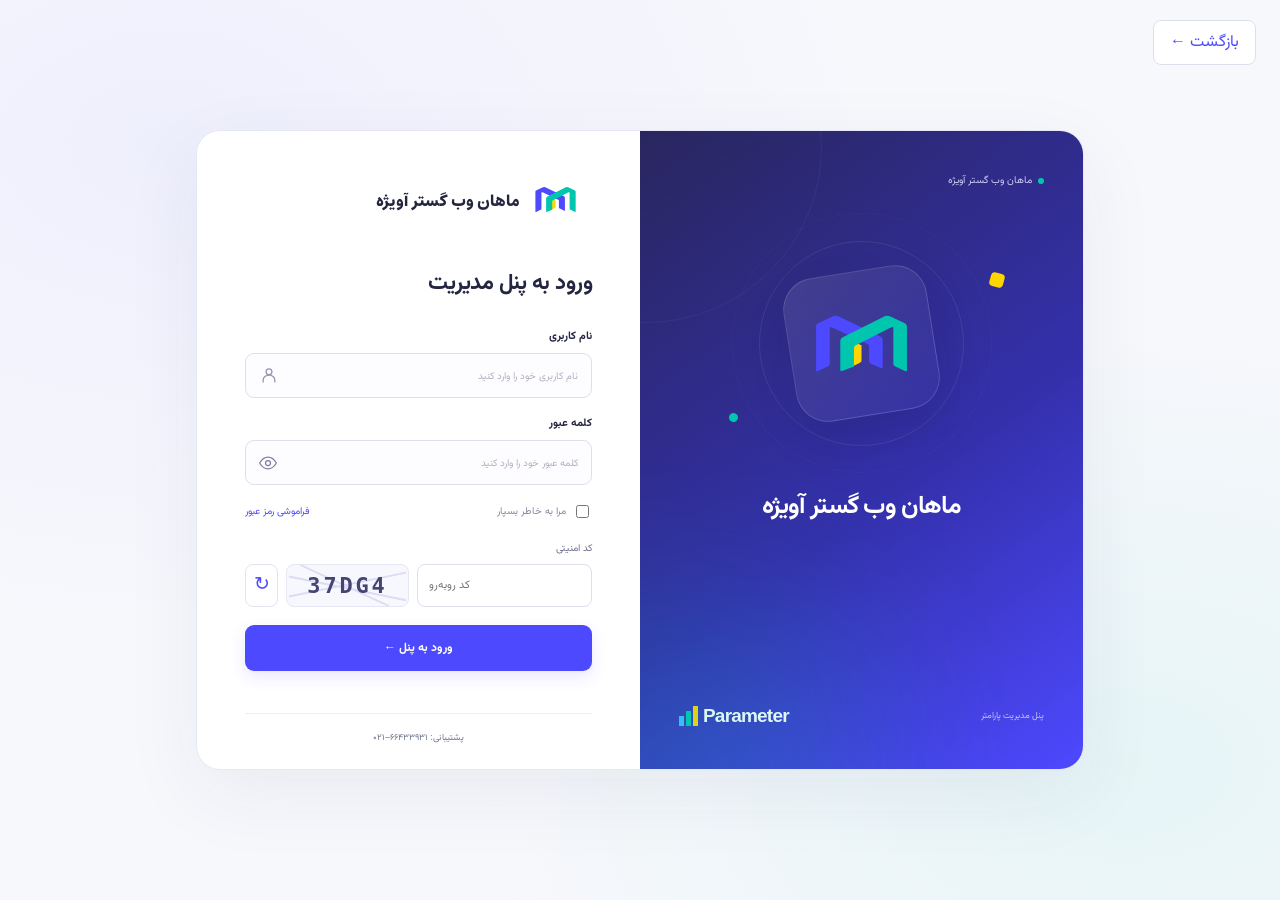
==== mahan-admin-login.html @ cb6fb439 "Show branded Mahan login before entering admin preview" ====
<!doctype html><html lang="fa" dir="rtl"><head><meta charset="utf-8"><meta name="viewport" content="width=device-width,initial-scale=1"><title>ماهان وب گستر آویژه | ورود</title><style>
@font-face{font-family:Fa;src:url([data-uri])}
:root{--purple:#4d49ff;--teal:#00c6ae;--yellow:#ffd500;--ink:#242540}*{box-sizing:border-box}body{margin:0;min-height:100vh;background:radial-gradient(ellipse at 13% 16%,#4d49ff0d,transparent 45%),radial-gradient(ellipse at 88% 85%,#00c6ae12,transparent 42%),#f7f8fc;font-family:Fa,Tahoma,sans-serif;color:var(--ink);display:grid;place-items:center;padding:35px}button,input{font:inherit}button{cursor:pointer}button:focus-visible,a:focus-visible{outline:3px solid #00c6ae;outline-offset:4px}.layout{width:min(100%,1000px);display:grid;grid-template-columns:1fr 1fr;direction:ltr;border:1px solid #e7e8f5;background:white;border-radius:24px;overflow:hidden;box-shadow:0 24px 80px #292b6410;min-height:640px}.form-side{direction:rtl;padding:40px 48px 24px;display:flex;flex-direction:column}.logo{width:100%;max-width:330px;height:57px;object-fit:contain;margin:0 auto 30px;display:block}.kicker{font-size:10px;color:#8a8ba5;letter-spacing:.2px}.form-side h1{font-size:24px;margin:8px 0 9px;letter-spacing:-.5px}.lead{font-size:11px;color:#8c8ea5;margin:0 0 27px;line-height:1.9}.field{margin-bottom:17px}.field label{font-size:11px;font-weight:bold;display:block;margin-bottom:8px}.input-wrap{position:relative}.input-wrap input{width:100%;height:45px;border:1px solid #dedfec;border-radius:9px;background:#fdfdff;padding:0 13px 0 43px;color:var(--ink);outline:none;font-size:12px;transition:.2s}.input-wrap input:focus{border-color:var(--purple);box-shadow:0 0 0 3px #4d49ff0c;background:white}.input-wrap input::placeholder{color:#b0b1c2;font-size:10px}.field-icon{position:absolute;left:14px;top:12px;fill:none;stroke:#9293b0;stroke-width:1.5;width:20px;height:20px}.eye{position:absolute;left:6px;top:6px;width:33px;height:33px;background:none;border:0;color:#7d7e9b;display:grid;place-items:center}.eye svg{width:20px;fill:none;stroke:currentColor;stroke-width:1.5}.options{display:flex;align-items:center;justify-content:space-between;margin:0 0 20px;font-size:10px;color:#84869f}.options label{display:flex;align-items:center;gap:6px}input[type=checkbox]{accent-color:var(--purple)}.link{background:none;border:0;color:var(--purple);font-size:10px;padding:0}.captcha-label{font-size:10px;color:#6e718b;display:block;margin-bottom:8px}.captcha-row{display:grid;grid-template-columns:1fr 123px 33px;gap:8px;direction:rtl;margin-bottom:18px}.captcha-row input{min-width:0;border:1px solid #dedfec;border-radius:8px;width:100%;padding:0 11px;font-size:11px;outline:none;direction:ltr}.captcha-row input:focus{border-color:var(--purple)}.captcha-row svg{width:123px;height:43px;border-radius:8px;border:1px solid #e7e7f4;background:#f7f7fe}.refresh{border:1px solid #e3e3ef;background:white;color:var(--purple);border-radius:8px;font-size:19px}.submit{width:100%;height:46px;border:0;border-radius:9px;color:white;background:var(--purple);font-size:12px;font-weight:bold;box-shadow:0 6px 15px #4d49ff20;transition:.2s}.submit:hover{background:#403cde;transform:translateY(-1px)}.register{display:flex;justify-content:center;gap:8px;align-items:center;margin:19px 0 0;font-size:10px;color:#8c8ea6}.register button{font-weight:bold}.support{display:flex;align-items:center;justify-content:space-between;gap:10px;border-top:1px solid #eeeff6;padding-top:17px;margin-top:auto;font-size:9px;color:#9598ad}.support a{color:#6e738f;text-decoration:none}.message{font-size:10px;line-height:1.9;padding:10px 12px;border-radius:7px;background:#f2f2ff;color:#4d49a4;margin:12px 0;display:none}.identity{direction:rtl;background:linear-gradient(145deg,#29265e,#3430ac 57%,#4d49ff);color:white;position:relative;overflow:hidden;padding:42px 39px;display:flex;flex-direction:column}.identity:before{content:'';position:absolute;width:310px;height:310px;background:#00c6ae;filter:blur(85px);opacity:.18;bottom:-160px;left:-100px}.identity:after{content:'';position:absolute;width:350px;height:350px;border:1px solid #ffffff0c;border-radius:50%;left:-170px;top:-160px}.product{display:flex;justify-content:space-between;align-items:center;font-size:10px;color:#cfcef8;position:relative;z-index:2}.product .badge{border:1px solid #ffffff26;border-radius:20px;padding:7px 12px;font:10px Arial;letter-spacing:1px}.status{display:inline-flex;gap:6px;align-items:center}.status i{width:6px;height:6px;background:#00c6ae;border-radius:50%}.art{position:relative;height:220px;display:grid;place-items:center;margin:22px 0 5px}.orbit{position:absolute;width:205px;height:205px;border:1px solid #ffffff15;border-radius:50%}.orbit:nth-child(2){width:260px;height:260px;border-style:dashed;opacity:.5}.mark{width:145px;height:145px;border-radius:32px;border:1px solid #ffffff25;background:linear-gradient(135deg,#ffffff19,#ffffff05);display:grid;place-items:center;transform:rotate(-9deg);box-shadow:0 20px 40px #15134926}.mark svg{width:103px;height:103px;transform:rotate(9deg)}.spark{position:absolute;width:14px;height:14px;border-radius:4px;background:var(--yellow);right:40px;top:40px;transform:rotate(16deg)}.spark.two{width:9px;height:9px;background:var(--teal);left:50px;right:auto;top:180px;border-radius:50%}.identity h2{font-size:28px;margin:21px 0 12px;line-height:1.7;letter-spacing:-.7px;position:relative}.identity h2 span{color:#68e2d1}.identity p{font-size:11px;line-height:2.2;color:#c2c3f0;margin:0;max-width:320px}.identity-foot{margin-top:auto;display:flex;justify-content:space-between;align-items:center;padding-top:36px;color:#c4c4ee;font-size:9px}.parameter{font:bold 19px Arial;color:white;letter-spacing:-.8px;display:flex;align-items:center;direction:ltr;gap:5px}.bars{display:flex;gap:2px;align-items:end}.bars i{width:5px;height:10px;background:#42bcff}.bars i:nth-child(2){height:15px;background:#00c6ae}.bars i:nth-child(3){height:20px;background:#ffd500}.outside{margin:15px 0 0;color:#9d9eb2;font-size:9px;text-align:center}form{margin-bottom:22px}@media(max-width:760px){body{padding:18px}.layout{grid-template-columns:1fr;max-width:470px}.identity{display:none}.form-side{padding:30px 28px 23px}.support{margin-top:10px}.logo{margin-bottom:25px}.layout{min-height:0}}@media(prefers-reduced-motion:reduce){*{transition:none!important}}
.form-side h1{margin-bottom:27px;font-size:22px}.identity h2{font-size:25px;text-align:center;margin-top:28px}.support{justify-content:center}.identity .art{margin-top:45px} </style></head><body><button type="button" onclick="window.parent.postMessage({type:'parameter-admin-login-cancel'},'*')" style="position:fixed;top:20px;right:24px;border:1px solid #dedfec;background:white;color:#4d49ff;padding:9px 16px;border-radius:8px;font:inherit;cursor:pointer">بازگشت ←</button><main><div class="layout"><section class="form-side"><img class="logo" src="[data-uri]" alt="ماهان وب گستر آویژه"><h1>ورود به پنل مدیریت</h1><form id="login"><div class="field"><label for="username">نام کاربری</label><div class="input-wrap"><input id="username" name="username" autocomplete="username" placeholder="نام کاربری خود را وارد کنید" required><svg class="field-icon" viewBox="0 0 24 24"><circle cx="12" cy="8" r="3.5"/><path d="M5 21v-3a7 6 0 0 1 14 0v3"/></svg></div></div><div class="field"><label for="password">کلمه عبور</label><div class="input-wrap"><input id="password" name="password" type="password" autocomplete="current-password" placeholder="کلمه عبور خود را وارد کنید" required><button type="button" class="eye" id="eye" aria-label="نمایش کلمه عبور" aria-pressed="false"><svg viewBox="0 0 24 24"><path d="M2 12s4-7 10-7 10 7 10 7-4 7-10 7S2 12 2 12z"/><circle cx="12" cy="12" r="3"/></svg></button></div></div><div class="options"><label><input type="checkbox">مرا به خاطر بسپار</label><button type="button" class="link" id="forgot">فراموشی رمز عبور</button></div><label class="captcha-label" for="captcha">کد امنیتی</label><div class="captcha-row"><input id="captcha" placeholder="کد روبه‌رو" autocomplete="off" required aria-label="کد امنیتی نمایشی"><svg viewBox="0 0 123 43" role="img" aria-label="کد امنیتی نمایشی" id="captchaImage"></svg><button class="refresh" type="button" id="refresh" aria-label="تغییر کد امنیتی">↻</button></div><button class="submit" type="submit">ورود به پنل ←</button><div id="message" class="message" role="status"></div></form><footer class="support"><a href="tel:02166433931">پشتیبانی: <bdi>۰۲۱–۶۶۴۳۳۹۳۱</bdi></a></footer></section><section class="identity"><div class="product"><span class="status"><i></i>ماهان وب گستر آویژه</span></div><div class="art" aria-hidden="true"><div class="orbit"></div><div class="orbit"></div><div class="mark"><svg width="130" height="114" aria-hidden="true" viewBox="0 0 204 136"><g transform="translate(0 8.5) scale(1 .6375)"><path fill="#4D49FF" d="M12 177V39Q12 34 17 30L46 9Q51 5 56 9L138 70Q144 74 144 82V167Q144 173 139 169L121 156Q117 153 117 148V100Q117 97 114 95L44 44Q39 40 39 46V157Q39 162 35 165L17 178Q12 181 12 177Z"/><path fill="#FFD500" d="M87 89L102 99V147Q102 151 98 154L85 164Z"/><path fill="#00C6AE" d="M60 176V84Q60 77 66 73L148 9Q153 5 158 9L187 30Q192 34 192 40V177Q192 181 187 178L169 165Q165 162 165 157V46Q165 40 160 44L89 100Q87 102 87 108V165L65 178Q60 181 60 176Z"/></g></svg></div><i class="spark"></i><i class="spark two"></i></div><h2>ماهان وب گستر آویژه</h2><div class="identity-foot"><span>پنل مدیریت پارامتر</span><div class="parameter"><span class="bars"><i></i><i></i><i></i></span>Parameter</div></div></section></div></main><script>
const $=id=>document.getElementById(id);let code='';function newCode(){const chars='23456789ABCDEFGH';code=Array.from({length:5},()=>chars[Math.floor(Math.random()*chars.length)]).join('');$('captchaImage').innerHTML='<path d="M0 33L123 8M0 12L123 37M12 0L105 43" stroke="#dcdcf3" stroke-width="2"/><text x="61.5" y="29" text-anchor="middle" fill="#474474" font-family="monospace" font-weight="bold" font-size="23" letter-spacing="3">'+code+'</text>';$('captchaImage').setAttribute('aria-label','کد نمایشی '+code);$('captcha').value=''}function message(s){$('message').textContent=s;$('message').style.display='block'}$('eye').onclick=()=>{let show=$('password').type==='password';$('password').type=show?'text':'password';$('eye').setAttribute('aria-pressed',show);$('eye').setAttribute('aria-label',show?'پنهان کردن کلمه عبور':'نمایش کلمه عبور')};$('refresh').onclick=newCode;$('login').onsubmit=e=>{e.preventDefault();if($('captcha').value.trim().toUpperCase()!==code){message('کد امنیتی مطابقت ندارد. دوباره وارد کنید.');$('captcha').focus();return}message('در حال ورود به محیط ادمین…');window.parent.postMessage({type:'parameter-admin-login-complete'},'*')};$('forgot').onclick=()=>message('بازیابی رمز در این پیش‌نمایش به سامانه متصل نیست.');newCode();
</script></body></html>
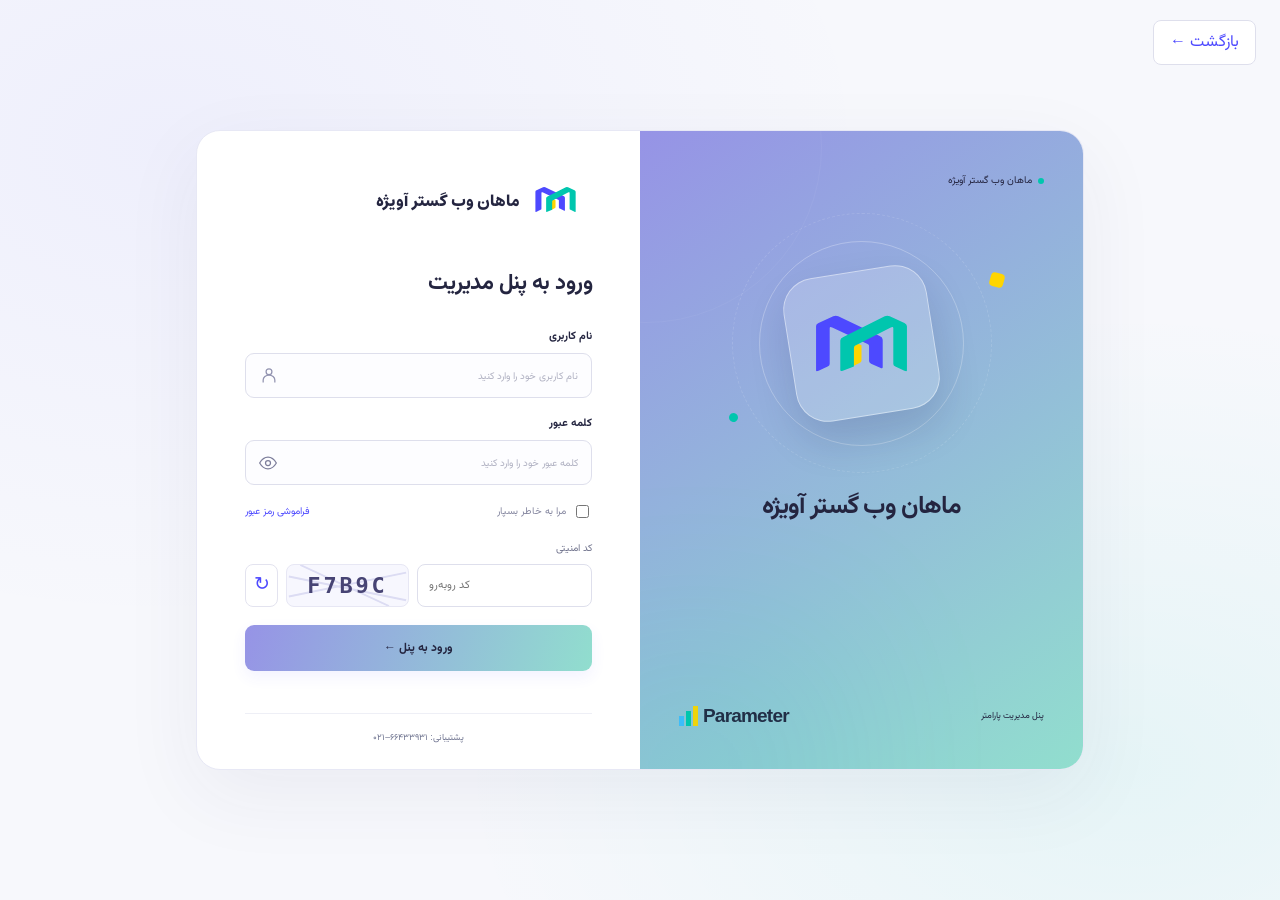
==== commit f1326cc0: "Apply pastel model five to admin navigation and login" ====
--- a/mahan-admin-login.html
+++ b/mahan-admin-login.html
@@ -1,6 +1,9 @@
 <!doctype html><html lang="fa" dir="rtl"><head><meta charset="utf-8"><meta name="viewport" content="width=device-width,initial-scale=1"><title>ماهان وب گستر آویژه | ورود</title><style>
 @font-face{font-family:Fa;src:url([data-uri])}
 :root{--purple:#4d49ff;--teal:#00c6ae;--yellow:#ffd500;--ink:#242540}*{box-sizing:border-box}body{margin:0;min-height:100vh;background:radial-gradient(ellipse at 13% 16%,#4d49ff0d,transparent 45%),radial-gradient(ellipse at 88% 85%,#00c6ae12,transparent 42%),#f7f8fc;font-family:Fa,Tahoma,sans-serif;color:var(--ink);display:grid;place-items:center;padding:35px}button,input{font:inherit}button{cursor:pointer}button:focus-visible,a:focus-visible{outline:3px solid #00c6ae;outline-offset:4px}.layout{width:min(100%,1000px);display:grid;grid-template-columns:1fr 1fr;direction:ltr;border:1px solid #e7e8f5;background:white;border-radius:24px;overflow:hidden;box-shadow:0 24px 80px #292b6410;min-height:640px}.form-side{direction:rtl;padding:40px 48px 24px;display:flex;flex-direction:column}.logo{width:100%;max-width:330px;height:57px;object-fit:contain;margin:0 auto 30px;display:block}.kicker{font-size:10px;color:#8a8ba5;letter-spacing:.2px}.form-side h1{font-size:24px;margin:8px 0 9px;letter-spacing:-.5px}.lead{font-size:11px;color:#8c8ea5;margin:0 0 27px;line-height:1.9}.field{margin-bottom:17px}.field label{font-size:11px;font-weight:bold;display:block;margin-bottom:8px}.input-wrap{position:relative}.input-wrap input{width:100%;height:45px;border:1px solid #dedfec;border-radius:9px;background:#fdfdff;padding:0 13px 0 43px;color:var(--ink);outline:none;font-size:12px;transition:.2s}.input-wrap input:focus{border-color:var(--purple);box-shadow:0 0 0 3px #4d49ff0c;background:white}.input-wrap input::placeholder{color:#b0b1c2;font-size:10px}.field-icon{position:absolute;left:14px;top:12px;fill:none;stroke:#9293b0;stroke-width:1.5;width:20px;height:20px}.eye{position:absolute;left:6px;top:6px;width:33px;height:33px;background:none;border:0;color:#7d7e9b;display:grid;place-items:center}.eye svg{width:20px;fill:none;stroke:currentColor;stroke-width:1.5}.options{display:flex;align-items:center;justify-content:space-between;margin:0 0 20px;font-size:10px;color:#84869f}.options label{display:flex;align-items:center;gap:6px}input[type=checkbox]{accent-color:var(--purple)}.link{background:none;border:0;color:var(--purple);font-size:10px;padding:0}.captcha-label{font-size:10px;color:#6e718b;display:block;margin-bottom:8px}.captcha-row{display:grid;grid-template-columns:1fr 123px 33px;gap:8px;direction:rtl;margin-bottom:18px}.captcha-row input{min-width:0;border:1px solid #dedfec;border-radius:8px;width:100%;padding:0 11px;font-size:11px;outline:none;direction:ltr}.captcha-row input:focus{border-color:var(--purple)}.captcha-row svg{width:123px;height:43px;border-radius:8px;border:1px solid #e7e7f4;background:#f7f7fe}.refresh{border:1px solid #e3e3ef;background:white;color:var(--purple);border-radius:8px;font-size:19px}.submit{width:100%;height:46px;border:0;border-radius:9px;color:white;background:var(--purple);font-size:12px;font-weight:bold;box-shadow:0 6px 15px #4d49ff20;transition:.2s}.submit:hover{background:#403cde;transform:translateY(-1px)}.register{display:flex;justify-content:center;gap:8px;align-items:center;margin:19px 0 0;font-size:10px;color:#8c8ea6}.register button{font-weight:bold}.support{display:flex;align-items:center;justify-content:space-between;gap:10px;border-top:1px solid #eeeff6;padding-top:17px;margin-top:auto;font-size:9px;color:#9598ad}.support a{color:#6e738f;text-decoration:none}.message{font-size:10px;line-height:1.9;padding:10px 12px;border-radius:7px;background:#f2f2ff;color:#4d49a4;margin:12px 0;display:none}.identity{direction:rtl;background:linear-gradient(145deg,#29265e,#3430ac 57%,#4d49ff);color:white;position:relative;overflow:hidden;padding:42px 39px;display:flex;flex-direction:column}.identity:before{content:'';position:absolute;width:310px;height:310px;background:#00c6ae;filter:blur(85px);opacity:.18;bottom:-160px;left:-100px}.identity:after{content:'';position:absolute;width:350px;height:350px;border:1px solid #ffffff0c;border-radius:50%;left:-170px;top:-160px}.product{display:flex;justify-content:space-between;align-items:center;font-size:10px;color:#cfcef8;position:relative;z-index:2}.product .badge{border:1px solid #ffffff26;border-radius:20px;padding:7px 12px;font:10px Arial;letter-spacing:1px}.status{display:inline-flex;gap:6px;align-items:center}.status i{width:6px;height:6px;background:#00c6ae;border-radius:50%}.art{position:relative;height:220px;display:grid;place-items:center;margin:22px 0 5px}.orbit{position:absolute;width:205px;height:205px;border:1px solid #ffffff15;border-radius:50%}.orbit:nth-child(2){width:260px;height:260px;border-style:dashed;opacity:.5}.mark{width:145px;height:145px;border-radius:32px;border:1px solid #ffffff25;background:linear-gradient(135deg,#ffffff19,#ffffff05);display:grid;place-items:center;transform:rotate(-9deg);box-shadow:0 20px 40px #15134926}.mark svg{width:103px;height:103px;transform:rotate(9deg)}.spark{position:absolute;width:14px;height:14px;border-radius:4px;background:var(--yellow);right:40px;top:40px;transform:rotate(16deg)}.spark.two{width:9px;height:9px;background:var(--teal);left:50px;right:auto;top:180px;border-radius:50%}.identity h2{font-size:28px;margin:21px 0 12px;line-height:1.7;letter-spacing:-.7px;position:relative}.identity h2 span{color:#68e2d1}.identity p{font-size:11px;line-height:2.2;color:#c2c3f0;margin:0;max-width:320px}.identity-foot{margin-top:auto;display:flex;justify-content:space-between;align-items:center;padding-top:36px;color:#c4c4ee;font-size:9px}.parameter{font:bold 19px Arial;color:white;letter-spacing:-.8px;display:flex;align-items:center;direction:ltr;gap:5px}.bars{display:flex;gap:2px;align-items:end}.bars i{width:5px;height:10px;background:#42bcff}.bars i:nth-child(2){height:15px;background:#00c6ae}.bars i:nth-child(3){height:20px;background:#ffd500}.outside{margin:15px 0 0;color:#9d9eb2;font-size:9px;text-align:center}form{margin-bottom:22px}@media(max-width:760px){body{padding:18px}.layout{grid-template-columns:1fr;max-width:470px}.identity{display:none}.form-side{padding:30px 28px 23px}.support{margin-top:10px}.logo{margin-bottom:25px}.layout{min-height:0}}@media(prefers-reduced-motion:reduce){*{transition:none!important}}
-.form-side h1{margin-bottom:27px;font-size:22px}.identity h2{font-size:25px;text-align:center;margin-top:28px}.support{justify-content:center}.identity .art{margin-top:45px} </style></head><body><button type="button" onclick="window.parent.postMessage({type:'parameter-admin-login-cancel'},'*')" style="position:fixed;top:20px;right:24px;border:1px solid #dedfec;background:white;color:#4d49ff;padding:9px 16px;border-radius:8px;font:inherit;cursor:pointer">بازگشت ←</button><main><div class="layout"><section class="form-side"><img class="logo" src="[data-uri]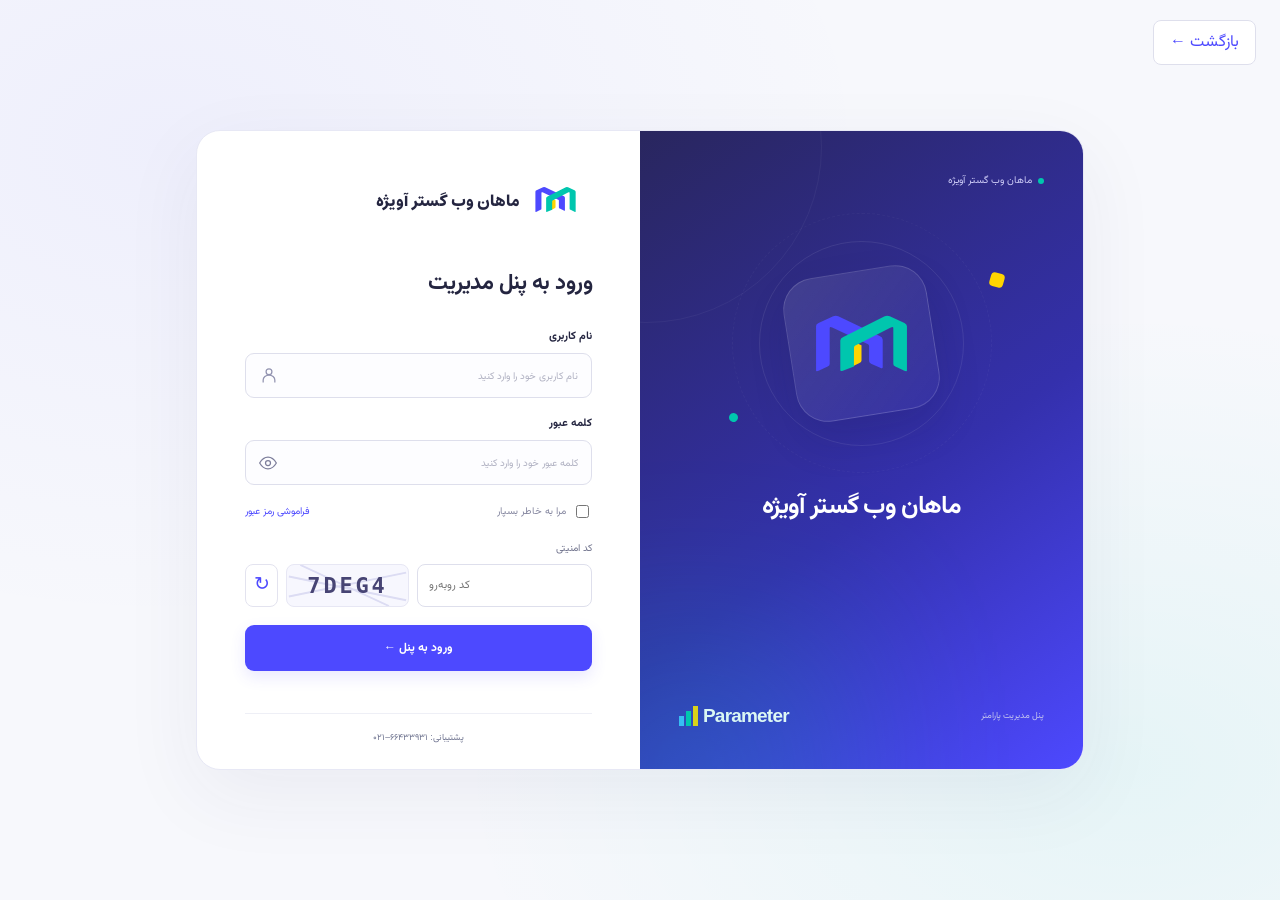
==== commit a367ae94: "Restore original blue admin login palette" ====
--- a/mahan-admin-login.html
+++ b/mahan-admin-login.html
@@ -1,9 +1,6 @@
 <!doctype html><html lang="fa" dir="rtl"><head><meta charset="utf-8"><meta name="viewport" content="width=device-width,initial-scale=1"><title>ماهان وب گستر آویژه | ورود</title><style>
 @font-face{font-family:Fa;src:url([data-uri])}
 :root{--purple:#4d49ff;--teal:#00c6ae;--yellow:#ffd500;--ink:#242540}*{box-sizing:border-box}body{margin:0;min-height:100vh;background:radial-gradient(ellipse at 13% 16%,#4d49ff0d,transparent 45%),radial-gradient(ellipse at 88% 85%,#00c6ae12,transparent 42%),#f7f8fc;font-family:Fa,Tahoma,sans-serif;color:var(--ink);display:grid;place-items:center;padding:35px}button,input{font:inherit}button{cursor:pointer}button:focus-visible,a:focus-visible{outline:3px solid #00c6ae;outline-offset:4px}.layout{width:min(100%,1000px);display:grid;grid-template-columns:1fr 1fr;direction:ltr;border:1px solid #e7e8f5;background:white;border-radius:24px;overflow:hidden;box-shadow:0 24px 80px #292b6410;min-height:640px}.form-side{direction:rtl;padding:40px 48px 24px;display:flex;flex-direction:column}.logo{width:100%;max-width:330px;height:57px;object-fit:contain;margin:0 auto 30px;display:block}.kicker{font-size:10px;color:#8a8ba5;letter-spacing:.2px}.form-side h1{font-size:24px;margin:8px 0 9px;letter-spacing:-.5px}.lead{font-size:11px;color:#8c8ea5;margin:0 0 27px;line-height:1.9}.field{margin-bottom:17px}.field label{font-size:11px;font-weight:bold;display:block;margin-bottom:8px}.input-wrap{position:relative}.input-wrap input{width:100%;height:45px;border:1px solid #dedfec;border-radius:9px;background:#fdfdff;padding:0 13px 0 43px;color:var(--ink);outline:none;font-size:12px;transition:.2s}.input-wrap input:focus{border-color:var(--purple);box-shadow:0 0 0 3px #4d49ff0c;background:white}.input-wrap input::placeholder{color:#b0b1c2;font-size:10px}.field-icon{position:absolute;left:14px;top:12px;fill:none;stroke:#9293b0;stroke-width:1.5;width:20px;height:20px}.eye{position:absolute;left:6px;top:6px;width:33px;height:33px;background:none;border:0;color:#7d7e9b;display:grid;place-items:center}.eye svg{width:20px;fill:none;stroke:currentColor;stroke-width:1.5}.options{display:flex;align-items:center;justify-content:space-between;margin:0 0 20px;font-size:10px;color:#84869f}.options label{display:flex;align-items:center;gap:6px}input[type=checkbox]{accent-color:var(--purple)}.link{background:none;border:0;color:var(--purple);font-size:10px;padding:0}.captcha-label{font-size:10px;color:#6e718b;display:block;margin-bottom:8px}.captcha-row{display:grid;grid-template-columns:1fr 123px 33px;gap:8px;direction:rtl;margin-bottom:18px}.captcha-row input{min-width:0;border:1px solid #dedfec;border-radius:8px;width:100%;padding:0 11px;font-size:11px;outline:none;direction:ltr}.captcha-row input:focus{border-color:var(--purple)}.captcha-row svg{width:123px;height:43px;border-radius:8px;border:1px solid #e7e7f4;background:#f7f7fe}.refresh{border:1px solid #e3e3ef;background:white;color:var(--purple);border-radius:8px;font-size:19px}.submit{width:100%;height:46px;border:0;border-radius:9px;color:white;background:var(--purple);font-size:12px;font-weight:bold;box-shadow:0 6px 15px #4d49ff20;transition:.2s}.submit:hover{background:#403cde;transform:translateY(-1px)}.register{display:flex;justify-content:center;gap:8px;align-items:center;margin:19px 0 0;font-size:10px;color:#8c8ea6}.register button{font-weight:bold}.support{display:flex;align-items:center;justify-content:space-between;gap:10px;border-top:1px solid #eeeff6;padding-top:17px;margin-top:auto;font-size:9px;color:#9598ad}.support a{color:#6e738f;text-decoration:none}.message{font-size:10px;line-height:1.9;padding:10px 12px;border-radius:7px;background:#f2f2ff;color:#4d49a4;margin:12px 0;display:none}.identity{direction:rtl;background:linear-gradient(145deg,#29265e,#3430ac 57%,#4d49ff);color:white;position:relative;overflow:hidden;padding:42px 39px;display:flex;flex-direction:column}.identity:before{content:'';position:absolute;width:310px;height:310px;background:#00c6ae;filter:blur(85px);opacity:.18;bottom:-160px;left:-100px}.identity:after{content:'';position:absolute;width:350px;height:350px;border:1px solid #ffffff0c;border-radius:50%;left:-170px;top:-160px}.product{display:flex;justify-content:space-between;align-items:center;font-size:10px;color:#cfcef8;position:relative;z-index:2}.product .badge{border:1px solid #ffffff26;border-radius:20px;padding:7px 12px;font:10px Arial;letter-spacing:1px}.status{display:inline-flex;gap:6px;align-items:center}.status i{width:6px;height:6px;background:#00c6ae;border-radius:50%}.art{position:relative;height:220px;display:grid;place-items:center;margin:22px 0 5px}.orbit{position:absolute;width:205px;height:205px;border:1px solid #ffffff15;border-radius:50%}.orbit:nth-child(2){width:260px;height:260px;border-style:dashed;opacity:.5}.mark{width:145px;height:145px;border-radius:32px;border:1px solid #ffffff25;background:linear-gradient(135deg,#ffffff19,#ffffff05);display:grid;place-items:center;transform:rotate(-9deg);box-shadow:0 20px 40px #15134926}.mark svg{width:103px;height:103px;transform:rotate(9deg)}.spark{position:absolute;width:14px;height:14px;border-radius:4px;background:var(--yellow);right:40px;top:40px;transform:rotate(16deg)}.spark.two{width:9px;height:9px;background:var(--teal);left:50px;right:auto;top:180px;border-radius:50%}.identity h2{font-size:28px;margin:21px 0 12px;line-height:1.7;letter-spacing:-.7px;position:relative}.identity h2 span{color:#68e2d1}.identity p{font-size:11px;line-height:2.2;color:#c2c3f0;margin:0;max-width:320px}.identity-foot{margin-top:auto;display:flex;justify-content:space-between;align-items:center;padding-top:36px;color:#c4c4ee;font-size:9px}.parameter{font:bold 19px Arial;color:white;letter-spacing:-.8px;display:flex;align-items:center;direction:ltr;gap:5px}.bars{display:flex;gap:2px;align-items:end}.bars i{width:5px;height:10px;background:#42bcff}.bars i:nth-child(2){height:15px;background:#00c6ae}.bars i:nth-child(3){height:20px;background:#ffd500}.outside{margin:15px 0 0;color:#9d9eb2;font-size:9px;text-align:center}form{margin-bottom:22px}@media(max-width:760px){body{padding:18px}.layout{grid-template-columns:1fr;max-width:470px}.identity{display:none}.form-side{padding:30px 28px 23px}.support{margin-top:10px}.logo{margin-bottom:25px}.layout{min-height:0}}@media(prefers-reduced-motion:reduce){*{transition:none!important}}
-.form-side h1{margin-bottom:27px;font-size:22px}.identity h2{font-size:25px;text-align:center;margin-top:28px}.support{justify-content:center}.identity .art{margin-top:45px} 
-/* Admin model 5 palette; original login layout retained. */
-.identity{background:linear-gradient(145deg,#9693e6,#91dece);color:#242540}.identity:before{background:#00c6ae;opacity:.08}.identity :is(.product,.status,h2,.identity-foot,.parameter){color:#242540}.orbit{border-color:#ffffff45}.mark{background:#ffffff30;border-color:#ffffff70}.submit{background:linear-gradient(110deg,#9693e6,#91dece);color:#242540;box-shadow:0 6px 15px #4d49ff12}.submit:hover{background:linear-gradient(110deg,#8885d8,#7ccfbd)}
-</style></head><body><button type="button" onclick="window.parent.postMessage({type:'parameter-admin-login-cancel'},'*')" style="position:fixed;top:20px;right:24px;border:1px solid #dedfec;background:white;color:#4d49ff;padding:9px 16px;border-radius:8px;font:inherit;cursor:pointer">بازگشت ←</button><main><div class="layout"><section class="form-side"><img class="logo" src="[data-uri]